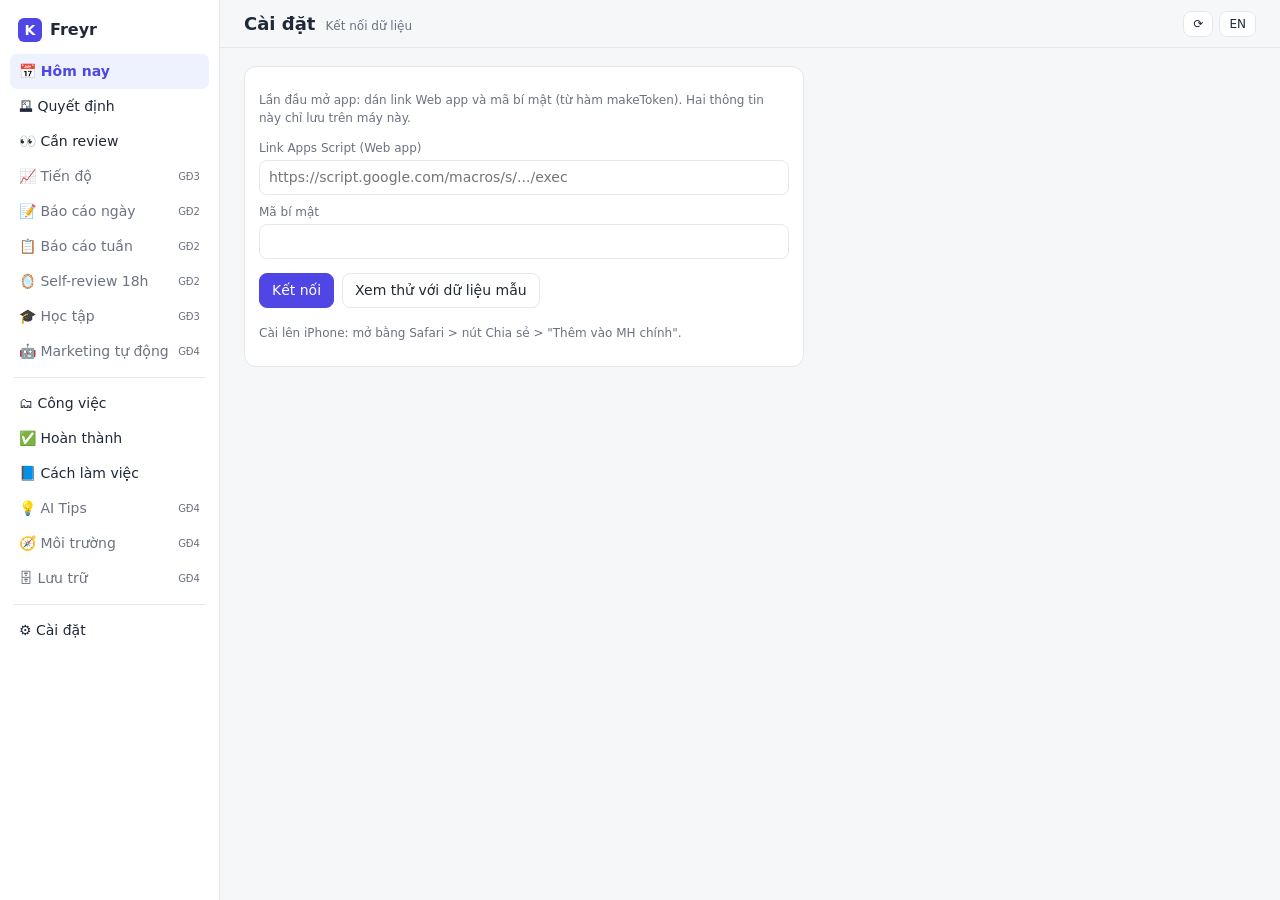
==== index.html @ 7a7c61b4 "Add files via upload" ====
<!doctype html>
<html lang="vi">
<head>
<meta charset="utf-8">
<meta name="viewport" content="width=device-width,initial-scale=1,viewport-fit=cover">
<title>Freyr</title>
<meta http-equiv="Content-Security-Policy" content="default-src 'self'; script-src 'self' 'unsafe-inline'; style-src 'self' 'unsafe-inline'; img-src 'self' data:; connect-src 'self' https://script.google.com https://script.googleusercontent.com; base-uri 'none'; form-action 'none'; object-src 'none'">
<meta name="theme-color" content="#4f46e5">
<meta name="apple-mobile-web-app-capable" content="yes">
<meta name="mobile-web-app-capable" content="yes">
<meta name="apple-mobile-web-app-status-bar-style" content="default">
<meta name="apple-mobile-web-app-title" content="Freyr">
<link rel="manifest" href="manifest.webmanifest">
<link rel="apple-touch-icon" href="icons/apple-touch-icon.png">
<link rel="icon" href="icons/icon-192.png">
<link rel="stylesheet" href="app.css">
</head>
<body>
<div id="app">
  <aside id="nav"></aside>
  <div id="scrim" onclick="UI.closeNav()"></div>
  <div id="main">
    <header id="top">
      <button id="menuBtn" onclick="UI.openNav()" aria-label="Menu">☰</button>
      <div class="ttl"><h1 id="pageTitle"></h1><span id="pageSub" class="mut"></span></div>
      <div class="right">
        <span id="syncState" class="mut"></span>
        <button class="btn sm" onclick="App.refresh(true)" id="syncBtn">⟳</button>
        <button class="btn sm" onclick="App.toggleLang()" id="langBtn">EN</button>
      </div>
    </header>
    <main id="view"></main>
  </div>
</div>
<div id="toast"></div>
<script src="app.js"></script>
</body>
</html>
---- app.css ----
:root{--bg:#f6f7f9;--card:#fff;--line:#e5e7eb;--txt:#1f2937;--mut:#6b7280;--acc:#4f46e5;--accs:#eef2ff;--ok:#15803d;--oks:#dcfce7;--warn:#b45309;--warns:#fef3c7;--red:#b91c1c;--reds:#fee2e2;--soft:#f9fafb;
--isolution:#2563eb;--own:#9333ea;--study:#0d9488;--life:#9ca3af}
@media (prefers-color-scheme:dark){:root{--bg:#0f1115;--card:#171a21;--line:#2a2f3a;--txt:#e5e7eb;--mut:#9aa3b2;--acc:#818cf8;--accs:#23264a;--ok:#4ade80;--oks:#14331f;--warn:#fbbf24;--warns:#3a2c0b;--red:#f87171;--reds:#3b1414;--soft:#1c2029}}
*{box-sizing:border-box}
html,body{margin:0;background:var(--bg);color:var(--txt);font:14px/1.5 -apple-system,system-ui,"Segoe UI",Roboto,Arial,sans-serif;-webkit-text-size-adjust:100%}
a{color:var(--acc)}
button,input,select,textarea{font:inherit;color:inherit}
#app{display:flex;min-height:100vh}
/* nav */
#nav{width:220px;flex-shrink:0;background:var(--card);border-right:1px solid var(--line);padding:14px 10px calc(14px + env(safe-area-inset-bottom));position:sticky;top:0;height:100vh;overflow-y:auto}
#nav .logo{font-weight:700;font-size:16px;padding:calc(4px + env(safe-area-inset-top)) 8px 12px;display:flex;gap:8px;align-items:center}
#nav .logo i{width:24px;height:24px;border-radius:6px;background:var(--acc);display:inline-flex;align-items:center;justify-content:center;color:#fff;font-style:normal;font-size:14px;font-weight:800}
#nav a{display:flex;align-items:center;justify-content:space-between;padding:7px 9px;border-radius:7px;color:var(--txt);text-decoration:none;gap:6px}
#nav a:hover{background:var(--soft)}
#nav a.on{background:var(--accs);color:var(--acc);font-weight:600}
#nav a.off{color:var(--mut);pointer-events:none}
#nav a b{font-size:11px;background:var(--acc);color:#fff;border-radius:99px;padding:0 7px;font-weight:600}
#nav a small{font-size:10px;color:var(--mut)}
#nav hr{border:0;border-top:1px solid var(--line);margin:8px 4px}
#main{flex:1;min-width:0;display:flex;flex-direction:column}
#top{position:sticky;top:0;z-index:5;background:color-mix(in srgb,var(--bg) 92%,transparent);backdrop-filter:blur(8px);display:flex;align-items:center;gap:10px;padding:calc(10px + env(safe-area-inset-top)) 24px 10px;border-bottom:1px solid var(--line)}
#top h1{font-size:18px;margin:0}
#top .ttl{flex:1;min-width:0;display:flex;align-items:baseline;gap:10px;flex-wrap:wrap}
#top .right{display:flex;gap:6px;align-items:center}
#menuBtn{display:none;border:0;background:none;font-size:22px;padding:0 4px;cursor:pointer}
#view{padding:18px 24px calc(40px + env(safe-area-inset-bottom));max-width:1100px;width:100%}
#scrim{display:none}
.mut{color:var(--mut);font-size:12px}
/* parts */
.card{background:var(--card);border:1px solid var(--line);border-radius:12px}
.pad{padding:12px 14px}
.grid4{display:grid;grid-template-columns:repeat(4,minmax(0,1fr));gap:10px}
.kpi .v{font-size:22px;font-weight:700;line-height:1.2}
.kpi .l{font-size:12px;color:var(--mut)}
.split{display:grid;grid-template-columns:minmax(0,1.7fr) minmax(0,1fr);gap:14px;margin-top:14px;align-items:start}
.sec{font-size:14px;font-weight:700;margin:0 0 8px;display:flex;justify-content:space-between;align-items:center;gap:8px}
.btn{border:1px solid var(--line);background:var(--card);border-radius:8px;padding:6px 12px;cursor:pointer;white-space:nowrap}
.btn:hover{border-color:var(--acc)}
.btn.p{background:var(--acc);border-color:var(--acc);color:#fff}
.btn.sm{padding:3px 9px;font-size:12px}
.btn.ghost{border-color:transparent;background:none}
.pill{display:inline-block;padding:1px 9px;border-radius:99px;font-size:11px;font-weight:600;white-space:nowrap;cursor:pointer;user-select:none}
.st-done{background:var(--oks);color:var(--ok)}.st-doing{background:var(--warns);color:var(--warn)}.st-todo{background:var(--soft);color:var(--mut);border:1px solid var(--line)}.st-skip{background:var(--soft);color:var(--mut);text-decoration:line-through}
.late{background:var(--reds);color:var(--red)}
.rec{background:var(--accs);color:var(--acc)}
/* task rows */
.tasks{list-style:none;margin:0;padding:0}
.task{display:grid;grid-template-columns:52px minmax(0,1fr) auto;gap:10px;padding:9px 12px;border-bottom:1px solid var(--line);align-items:start;border-left:3px solid var(--life)}
.task:last-child{border-bottom:0}
.task.a-isolution{border-left-color:var(--isolution)}.task.a-own{border-left-color:var(--own)}.task.a-study{border-left-color:var(--study)}.task.a-life{border-left-color:var(--life)}
.task.now{background:var(--accs)}
.task.is-done .tt{color:var(--mut);text-decoration:line-through}
.task .tm{font-variant-numeric:tabular-nums;color:var(--mut);font-size:13px;padding-top:1px}
.task .tt{cursor:pointer}
.task .meta{font-size:12px;color:var(--mut);display:flex;gap:8px;flex-wrap:wrap;margin-top:2px}
.task .side{display:flex;flex-direction:column;align-items:flex-end;gap:4px}
.bar{height:7px;background:var(--soft);border:1px solid var(--line);border-radius:99px;overflow:hidden;display:flex}
.bar i{display:block;height:100%}
.star{color:#d97706}
.task.is-star{background:color-mix(in srgb,#f59e0b 7%,var(--card))}
.area-dot{display:inline-block;width:8px;height:8px;border-radius:50%;margin-right:4px;vertical-align:middle}
/* forms */
.form{display:grid;grid-template-columns:minmax(0,1fr) 80px 120px 100px auto;gap:8px;padding:10px 12px;border-bottom:1px solid var(--line);background:var(--soft);border-radius:12px 12px 0 0}
input,select,textarea{border:1px solid var(--line);background:var(--card);border-radius:8px;padding:6px 9px;width:100%;min-width:0}
textarea{min-height:64px;resize:vertical}
label.f{display:block;font-size:12px;color:var(--mut);margin:8px 0 3px}
/* decisions */
.dec{margin-bottom:14px}
.opt{display:block;border:1px solid var(--line);border-radius:10px;padding:9px 12px;margin:7px 0;cursor:pointer;background:var(--card)}
.opt.sel{border-color:var(--acc);box-shadow:0 0 0 1px var(--acc)}
.opt.is-rec{background:color-mix(in srgb,var(--accs) 55%,var(--card))}
.opt input{width:auto;margin-right:6px}
.opt .d{font-size:12.5px;color:var(--mut);margin-top:3px}
.opt .d b{color:var(--txt);font-weight:600}
details{margin-top:6px}summary{cursor:pointer;color:var(--mut);font-size:12.5px}
.chosen{border-left:3px solid var(--ok);padding-left:10px}
/* lists */
.row{display:flex;justify-content:space-between;gap:10px;padding:10px 12px;border-bottom:1px solid var(--line);align-items:center}
.row:last-child{border-bottom:0}
.empty{padding:22px;text-align:center;color:var(--mut)}
.group-h{font-size:12px;font-weight:700;color:var(--mut);text-transform:uppercase;letter-spacing:.04em;margin:18px 0 6px}
.rule{padding:10px 14px;border-bottom:1px solid var(--line)}.rule:last-child{border-bottom:0}
.rule b{display:block}.rule div{color:var(--mut);font-size:13px;white-space:pre-wrap}
.chips{display:flex;gap:6px;flex-wrap:wrap;margin-bottom:10px}
.chip{border:1px solid var(--line);border-radius:99px;padding:3px 11px;font-size:12px;cursor:pointer;background:var(--card)}
.chip.on{background:var(--accs);border-color:var(--acc);color:var(--acc)}
.banner{background:var(--warns);color:var(--warn);border-radius:10px;padding:8px 12px;margin-bottom:12px;font-size:13px}
#toast{position:fixed;left:50%;bottom:calc(20px + env(safe-area-inset-bottom));transform:translateX(-50%);background:#111827;color:#fff;padding:8px 14px;border-radius:10px;font-size:13px;opacity:0;transition:opacity .2s;pointer-events:none;z-index:50}
#toast.on{opacity:1}
/* modal */
.modal{position:fixed;inset:0;background:rgba(0,0,0,.35);display:flex;align-items:flex-end;justify-content:center;z-index:40}
.modal .box{background:var(--card);width:min(520px,100%);border-radius:16px 16px 0 0;padding:16px 16px calc(16px + env(safe-area-inset-bottom));max-height:90vh;overflow:auto}
@media(min-width:761px){.modal{align-items:center}.modal .box{border-radius:16px}}
.two{display:grid;grid-template-columns:1fr 1fr;gap:8px}
.actions{display:flex;gap:8px;justify-content:flex-end;margin-top:14px;flex-wrap:wrap}
/* mobile */
@media(max-width:760px){
  #nav{position:fixed;left:0;top:0;z-index:30;transform:translateX(-105%);transition:transform .2s;box-shadow:0 0 30px rgba(0,0,0,.2)}
  body.nav-open #nav{transform:none}
  body.nav-open #scrim{display:block;position:fixed;inset:0;z-index:20;background:rgba(0,0,0,.3)}
  #menuBtn{display:block}
  #top{padding-left:12px;padding-right:12px}
  #top h1{font-size:17px}
  #pageSub{display:none}
  #view{padding:12px 12px calc(40px + env(safe-area-inset-bottom))}
  .grid4{grid-template-columns:repeat(2,minmax(0,1fr))}
  .split{grid-template-columns:minmax(0,1fr)}
  .split > .side-col{order:-1}
  .form{grid-template-columns:repeat(2,minmax(0,1fr))}
  .form input[name=title]{grid-column:1/-1}
  .task{grid-template-columns:44px minmax(0,1fr) auto;padding:9px 10px}
  #syncState{display:none}
  .kpi .v{font-size:19px}
  input,select,textarea{font-size:16px} /* iOS không tự phóng to khi gõ */
}
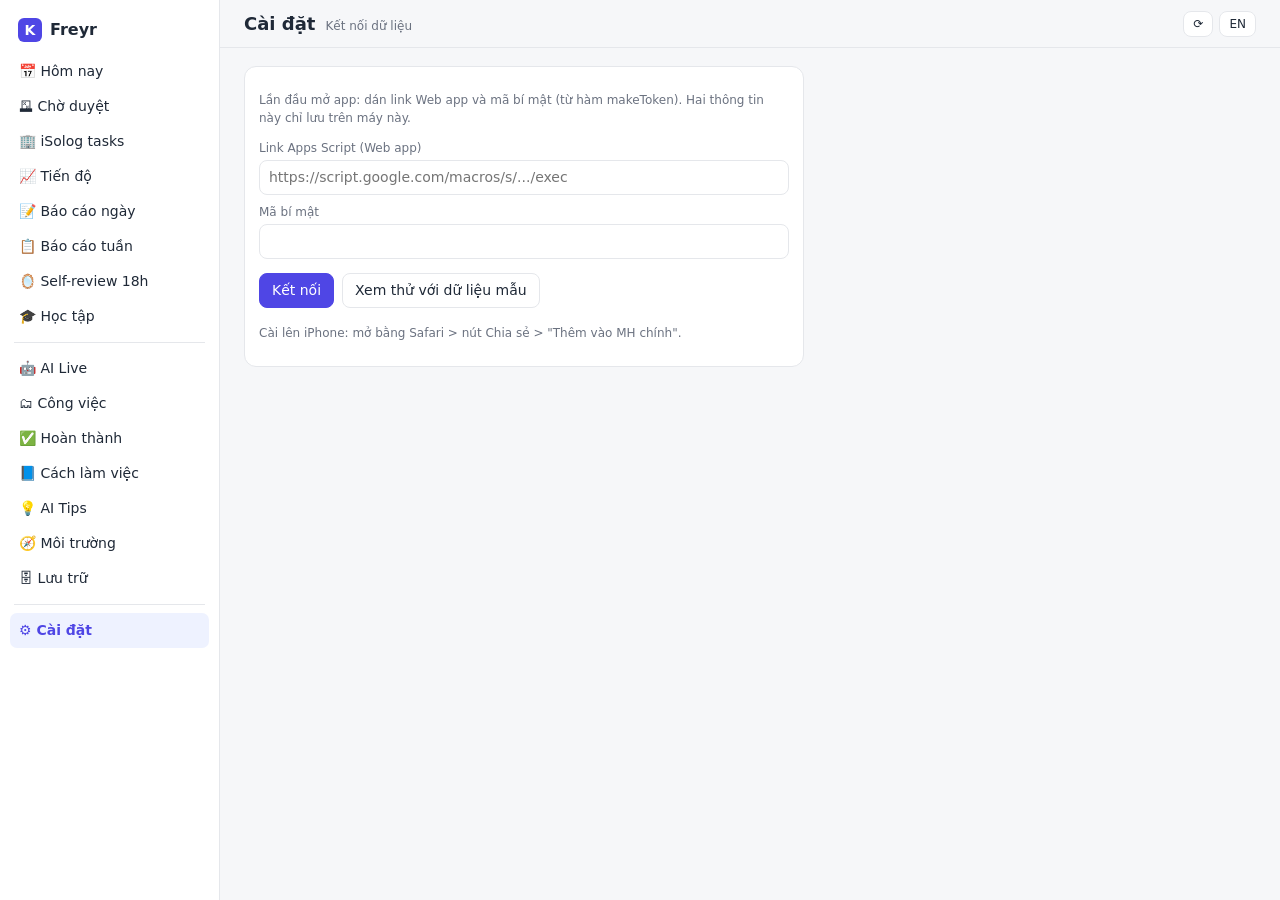
==== commit 3e46b754: "Add AI Live workflow, architecture and participants views" ====
--- a/index.html
+++ b/index.html
@@ -4,7 +4,7 @@
 <meta charset="utf-8">
 <meta name="viewport" content="width=device-width,initial-scale=1,viewport-fit=cover">
 <title>Freyr</title>
-<meta http-equiv="Content-Security-Policy" content="default-src 'self'; script-src 'self' 'unsafe-inline'; style-src 'self' 'unsafe-inline'; img-src 'self' data:; connect-src 'self' https://script.google.com https://script.googleusercontent.com; base-uri 'none'; form-action 'none'; object-src 'none'">
+<meta http-equiv="Content-Security-Policy" content="default-src 'self'; script-src 'self' 'unsafe-inline'; style-src 'self' 'unsafe-inline'; img-src 'self' data:; connect-src 'self' https://script.google.com https://script.googleusercontent.com; frame-src http://127.0.0.1:8877; base-uri 'none'; form-action 'none'; object-src 'none'">
 <meta name="theme-color" content="#4f46e5">
 <meta name="apple-mobile-web-app-capable" content="yes">
 <meta name="mobile-web-app-capable" content="yes">
@@ -33,6 +33,7 @@
   </div>
 </div>
 <div id="toast"></div>
+<script src="ai-live.js"></script>
 <script src="app.js"></script>
 </body>
 </html>
--- a/app.css
+++ b/app.css
@@ -60,7 +60,7 @@
 .task.is-star{background:color-mix(in srgb,#f59e0b 7%,var(--card))}
 .area-dot{display:inline-block;width:8px;height:8px;border-radius:50%;margin-right:4px;vertical-align:middle}
 /* forms */
-.form{display:grid;grid-template-columns:minmax(0,1fr) 80px 120px 100px auto;gap:8px;padding:10px 12px;border-bottom:1px solid var(--line);background:var(--soft);border-radius:12px 12px 0 0}
+.form{display:grid;grid-template-columns:minmax(0,1fr) 140px 100px 70px 120px 90px auto;gap:8px;padding:10px 12px;border-bottom:1px solid var(--line);background:var(--soft);border-radius:12px 12px 0 0}
 input,select,textarea{border:1px solid var(--line);background:var(--card);border-radius:8px;padding:6px 9px;width:100%;min-width:0}
 textarea{min-height:64px;resize:vertical}
 label.f{display:block;font-size:12px;color:var(--mut);margin:8px 0 3px}
@@ -93,6 +93,34 @@
 @media(min-width:761px){.modal{align-items:center}.modal .box{border-radius:16px}}
 .two{display:grid;grid-template-columns:1fr 1fr;gap:8px}
 .actions{display:flex;gap:8px;justify-content:flex-end;margin-top:14px;flex-wrap:wrap}
+/* thẻ chờ duyệt */
+#nav a b.warn{background:var(--red)}
+.pills{display:flex;gap:5px;flex-wrap:wrap;margin:5px 0}
+.pills .pill{cursor:default}
+.tier-T1{background:var(--oks);color:var(--ok)}.tier-T3{background:var(--accs);color:var(--acc)}.tier-PC{background:var(--warns);color:var(--warn)}
+.ex-done{background:var(--oks);color:var(--ok)}.ex-pending,.ex-waiting_claude,.ex-waiting_pc{background:var(--warns);color:var(--warn)}.ex-failed,.ex-blocked{background:var(--reds);color:var(--red)}
+.sbar{display:grid;grid-template-columns:110px minmax(0,1fr);gap:4px 10px;margin:8px 0;font-size:13px}
+.sbar dt{color:var(--mut);font-weight:600}.sbar dd{margin:0;white-space:pre-wrap}
+.gloss{margin:6px 0 0;padding-left:18px;font-size:13px}.gloss li{margin:4px 0}
+.qa{border-top:1px dashed var(--line);margin-top:8px;padding-top:6px;font-size:13px}
+.ans{background:var(--accs);border-radius:8px;padding:6px 10px;margin-top:4px;font-size:13px}
+.askbox{margin-top:10px}
+/* báo cáo, biểu đồ */
+.reptxt{white-space:pre-wrap;font:13px/1.55 inherit;font-family:inherit;margin:0;background:var(--soft);border:1px solid var(--line);border-radius:8px;padding:10px 12px}
+.rep{margin-bottom:10px}.rep summary{list-style:none;cursor:pointer;margin:0}.rep summary::-webkit-details-marker{display:none}
+.chart{width:100%;height:auto;max-height:250px;display:block;margin-top:6px}
+.chart .grid{stroke:var(--line);stroke-width:1}
+.chart .ax{fill:var(--mut);font-size:11px}
+.chart .val{fill:var(--txt);font-size:11px;font-weight:600}
+.chart rect:hover{opacity:.8}
+.legend{display:flex;gap:14px;flex-wrap:wrap;font-size:12px;color:var(--mut)}
+.legend i{display:inline-block;width:10px;height:10px;border-radius:3px;margin-right:5px;vertical-align:-1px}
+.tbl{border-collapse:collapse;font-size:12.5px;margin-top:6px;min-width:100%}.tbl td,.tbl th{border-bottom:1px solid var(--line);padding:4px 8px;text-align:right;white-space:nowrap}.tbl td:first-child,.tbl th:first-child{text-align:left}
+.inslist{list-style:none;margin:0;padding:0}.ins{padding:8px 0;border-bottom:1px solid var(--line)}.ins:last-child{border-bottom:0}
+.grid3{display:grid;grid-template-columns:repeat(3,minmax(0,1fr));gap:10px}
+.exrow{margin-bottom:6px}
+.form.iso{grid-template-columns:minmax(0,1fr) 150px 190px 70px 90px auto}
+.form.arch{grid-template-columns:minmax(0,1fr) auto}
 /* mobile */
 @media(max-width:760px){
   #nav{position:fixed;left:0;top:0;z-index:30;transform:translateX(-105%);transition:transform .2s;box-shadow:0 0 30px rgba(0,0,0,.2)}
@@ -108,8 +136,19 @@
   .split > .side-col{order:-1}
   .form{grid-template-columns:repeat(2,minmax(0,1fr))}
   .form input[name=title]{grid-column:1/-1}
+  .form.iso{grid-template-columns:repeat(2,minmax(0,1fr))}
+  .form.arch{grid-template-columns:minmax(0,1fr) auto}
+  .form.arch input[name=q]{grid-column:auto}
+  .grid3{grid-template-columns:minmax(0,1fr)}
+  .sbar{grid-template-columns:minmax(0,1fr)}.sbar dd{margin-bottom:4px}
   .task{grid-template-columns:44px minmax(0,1fr) auto;padding:9px 10px}
   #syncState{display:none}
   .kpi .v{font-size:19px}
   input,select,textarea{font-size:16px} /* iOS không tự phóng to khi gõ */
 }
+.task .meta.pre{white-space:pre-wrap;display:block}
+
+/* Read-only AI live module; all content is served from localhost. */
+.ai-live-intro{display:flex;justify-content:space-between;align-items:center;gap:12px;margin-bottom:12px}.ai-live-intro h2{font-size:18px;margin:0}.ai-live-pair{margin-bottom:12px}.ai-live-connect{display:flex;gap:8px;max-width:700px}.ai-live-connect input{flex:1}.ai-live-actions{display:flex;gap:10px;flex-wrap:wrap;align-items:center;margin:12px 0}.ai-live-actions a{text-decoration:none}#aiLiveFrame{width:100%;height:1100px;border:1px solid var(--line);border-radius:12px;background:#0b1020}@media(max-width:600px){.ai-live-intro{align-items:flex-start;flex-direction:column}.ai-live-connect{flex-direction:column}#aiLiveFrame{height:1400px}}
+
+.ai-native-tabs{display:flex;flex-wrap:wrap;gap:8px;margin-top:12px}.ai-public-section{margin-top:18px}.ai-public-section .sequence,.ai-public-section .participants{display:grid;gap:12px}.ai-public-section .participants{grid-template-columns:repeat(2,minmax(0,1fr))}.ai-public-section article{background:var(--card);border:1px solid var(--line);border-radius:12px;padding:16px}.ai-public-section .sequence article{border-left:3px solid var(--acc)}.ai-public-section p{color:var(--mut)}.ai-public-section h2{font-size:18px}.ai-public-section h3{font-size:15px}.ai-public-section code{color:var(--acc);overflow-wrap:anywhere}.ai-public-section .architecture{text-align:center;max-width:800px;margin:16px auto}.ai-public-section .arrow{display:block;color:var(--acc);padding:14px}.ai-public-section .mini-grid{display:grid;grid-template-columns:repeat(3,1fr);gap:8px}.ai-public-section .mini-grid>div{border:1px solid var(--line);border-radius:8px;padding:12px}.ai-public-section .notice{background:var(--warns);color:var(--warn);padding:12px;border-radius:10px;margin-top:14px}.ai-public-section .eyebrow{font-size:10px;letter-spacing:1px;color:var(--acc)}@media(max-width:600px){.ai-public-section .participants,.ai-public-section .mini-grid{grid-template-columns:1fr}}
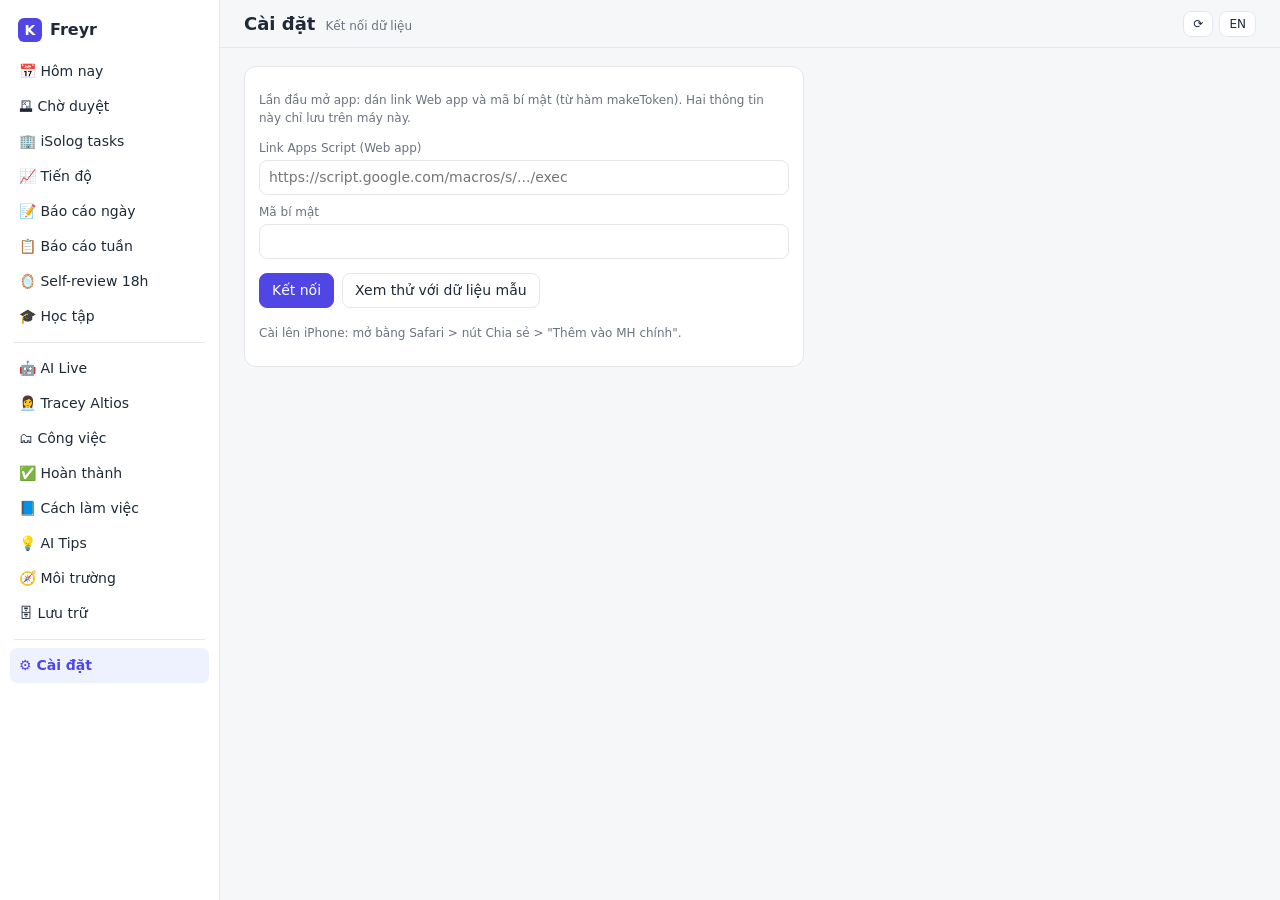
==== commit 24aa3bdb: "Add Tracey Altios module: monthly work calendar, reminders, ad-hoc log, monthly report Co-Authored-B" ====
--- a/index.html
+++ b/index.html
@@ -34,6 +34,7 @@
 </div>
 <div id="toast"></div>
 <script src="ai-live.js"></script>
+<script src="tracey/tracey.js"></script>
 <script src="app.js"></script>
 </body>
 </html>
--- a/app.css
+++ b/app.css
@@ -152,3 +152,5 @@
 .ai-live-intro{display:flex;justify-content:space-between;align-items:center;gap:12px;margin-bottom:12px}.ai-live-intro h2{font-size:18px;margin:0}.ai-live-pair{margin-bottom:12px}.ai-live-connect{display:flex;gap:8px;max-width:700px}.ai-live-connect input{flex:1}.ai-live-actions{display:flex;gap:10px;flex-wrap:wrap;align-items:center;margin:12px 0}.ai-live-actions a{text-decoration:none}#aiLiveFrame{width:100%;height:1100px;border:1px solid var(--line);border-radius:12px;background:#0b1020}@media(max-width:600px){.ai-live-intro{align-items:flex-start;flex-direction:column}.ai-live-connect{flex-direction:column}#aiLiveFrame{height:1400px}}
 
 .ai-native-tabs{display:flex;flex-wrap:wrap;gap:8px;margin-top:12px}.ai-public-section{margin-top:18px}.ai-public-section .sequence,.ai-public-section .participants{display:grid;gap:12px}.ai-public-section .participants{grid-template-columns:repeat(2,minmax(0,1fr))}.ai-public-section article{background:var(--card);border:1px solid var(--line);border-radius:12px;padding:16px}.ai-public-section .sequence article{border-left:3px solid var(--acc)}.ai-public-section p{color:var(--mut)}.ai-public-section h2{font-size:18px}.ai-public-section h3{font-size:15px}.ai-public-section code{color:var(--acc);overflow-wrap:anywhere}.ai-public-section .architecture{text-align:center;max-width:800px;margin:16px auto}.ai-public-section .arrow{display:block;color:var(--acc);padding:14px}.ai-public-section .mini-grid{display:grid;grid-template-columns:repeat(3,1fr);gap:8px}.ai-public-section .mini-grid>div{border:1px solid var(--line);border-radius:8px;padding:12px}.ai-public-section .notice{background:var(--warns);color:var(--warn);padding:12px;border-radius:10px;margin-top:14px}.ai-public-section .eyebrow{font-size:10px;letter-spacing:1px;color:var(--acc)}@media(max-width:600px){.ai-public-section .participants,.ai-public-section .mini-grid{grid-template-columns:1fr}}
+
+.ai-cloud-contents{display:grid;grid-template-columns:repeat(2,minmax(0,1fr));gap:16px}.ai-cloud-text{white-space:pre-wrap;overflow-wrap:anywhere;font:13px/1.65 ui-monospace,monospace;max-height:480px;overflow:auto}.ai-cloud-stages{display:grid;grid-template-columns:repeat(4,minmax(0,1fr));gap:8px}.ai-cloud-stage{padding:12px;border:1px solid var(--line,#ddd);border-radius:10px}.ai-cloud-stage.current{background:#e0e7ff;color:#3730a3}.ai-cloud-stage.complete{color:#15803d}#aiCloudKey{width:min(100%,420px);padding:12px;margin:12px 8px 12px 0}@media(max-width:700px){.ai-cloud-contents{grid-template-columns:1fr}.ai-cloud-stages{grid-template-columns:repeat(2,minmax(0,1fr))}}
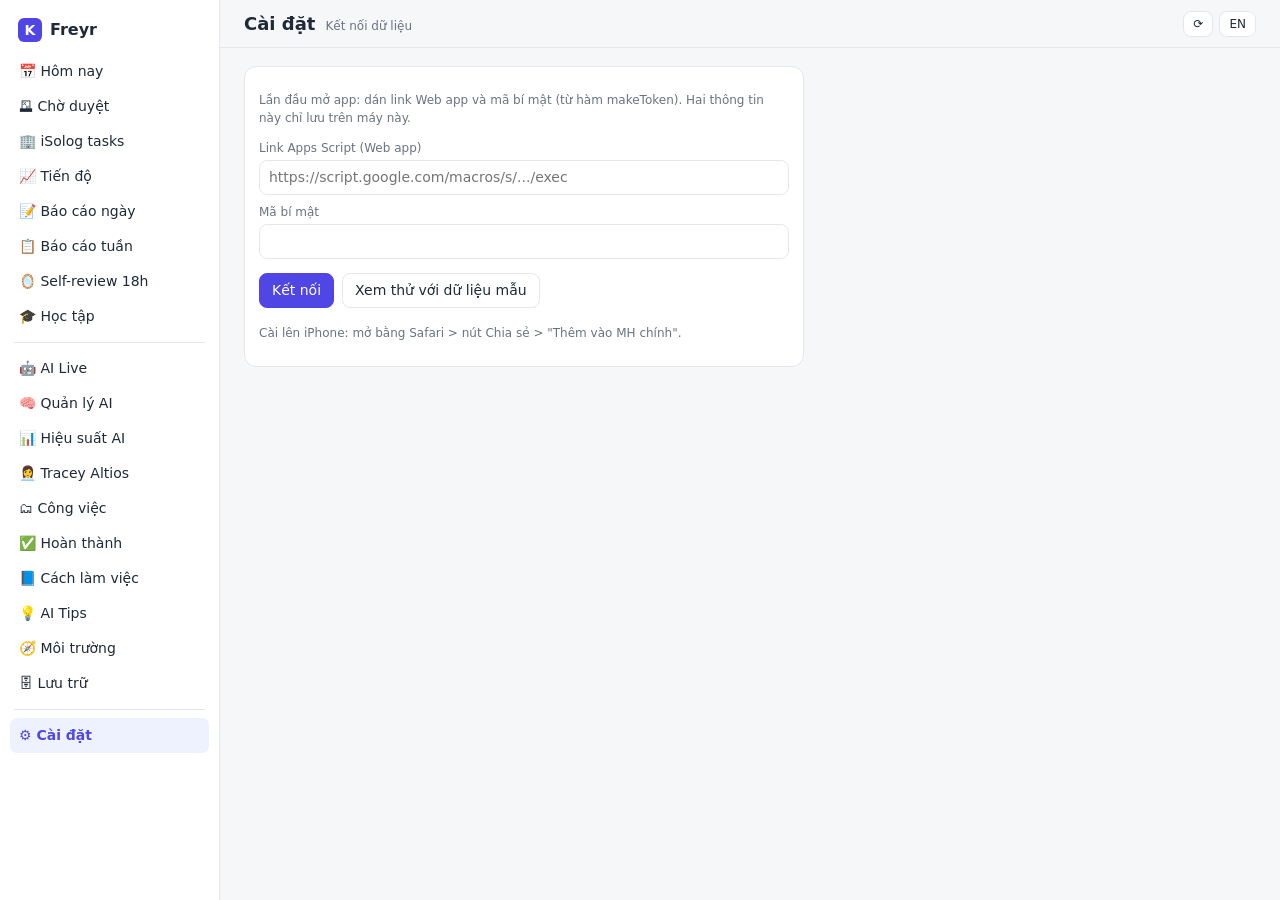
==== commit 8dbe28d2: "Freyr: trang Hieu suat AI" ====
--- a/index.html
+++ b/index.html
@@ -35,6 +35,7 @@
 <div id="toast"></div>
 <script src="ai-live.js"></script>
 <script src="tracey/tracey.js"></script>
+<script src="perf.js"></script>
 <script src="app.js"></script>
 </body>
 </html>
--- a/app.css
+++ b/app.css
@@ -154,3 +154,41 @@
 .ai-native-tabs{display:flex;flex-wrap:wrap;gap:8px;margin-top:12px}.ai-public-section{margin-top:18px}.ai-public-section .sequence,.ai-public-section .participants{display:grid;gap:12px}.ai-public-section .participants{grid-template-columns:repeat(2,minmax(0,1fr))}.ai-public-section article{background:var(--card);border:1px solid var(--line);border-radius:12px;padding:16px}.ai-public-section .sequence article{border-left:3px solid var(--acc)}.ai-public-section p{color:var(--mut)}.ai-public-section h2{font-size:18px}.ai-public-section h3{font-size:15px}.ai-public-section code{color:var(--acc);overflow-wrap:anywhere}.ai-public-section .architecture{text-align:center;max-width:800px;margin:16px auto}.ai-public-section .arrow{display:block;color:var(--acc);padding:14px}.ai-public-section .mini-grid{display:grid;grid-template-columns:repeat(3,1fr);gap:8px}.ai-public-section .mini-grid>div{border:1px solid var(--line);border-radius:8px;padding:12px}.ai-public-section .notice{background:var(--warns);color:var(--warn);padding:12px;border-radius:10px;margin-top:14px}.ai-public-section .eyebrow{font-size:10px;letter-spacing:1px;color:var(--acc)}@media(max-width:600px){.ai-public-section .participants,.ai-public-section .mini-grid{grid-template-columns:1fr}}
 
 .ai-cloud-contents{display:grid;grid-template-columns:repeat(2,minmax(0,1fr));gap:16px}.ai-cloud-text{white-space:pre-wrap;overflow-wrap:anywhere;font:13px/1.65 ui-monospace,monospace;max-height:480px;overflow:auto}.ai-cloud-stages{display:grid;grid-template-columns:repeat(4,minmax(0,1fr));gap:8px}.ai-cloud-stage{padding:12px;border:1px solid var(--line,#ddd);border-radius:10px}.ai-cloud-stage.current{background:#e0e7ff;color:#3730a3}.ai-cloud-stage.complete{color:#15803d}#aiCloudKey{width:min(100%,420px);padding:12px;margin:12px 8px 12px 0}@media(max-width:700px){.ai-cloud-contents{grid-template-columns:1fr}.ai-cloud-stages{grid-template-columns:repeat(2,minmax(0,1fr))}}
+
+/* ---- Hiệu suất AI (perf.js) ---- */
+.pf-top{display:flex;justify-content:space-between;align-items:center;gap:10px;flex-wrap:wrap;margin-bottom:12px}
+.pf-range{display:inline-flex;gap:4px;flex-wrap:wrap}
+.pf-grid6{display:grid;grid-template-columns:repeat(6,minmax(0,1fr));gap:10px}
+.pf-kpi .v{font-size:24px}
+.pf-gap{margin-top:14px}
+.pf-two{display:grid;grid-template-columns:repeat(2,minmax(0,1fr));gap:14px}
+.pf-scroll{overflow-x:auto}
+.pf-table{width:100%;border-collapse:collapse;font-size:13px}
+.pf-table th{text-align:left;font-weight:600;color:var(--mut);font-size:12px;padding:6px 8px;border-bottom:1px solid var(--line);white-space:nowrap;background:var(--soft)}
+.pf-table td{padding:6px 8px;border-bottom:1px solid var(--line);vertical-align:top;white-space:nowrap}
+.pf-table td.r,.pf-table th.r{text-align:right}
+.pf-table tr.pf-tool td{background:var(--soft)}
+.pf-table td.pf-model{padding-left:24px}
+.pf-table.small td{white-space:normal}
+.pf-dot{display:inline-block;width:9px;height:9px;border-radius:2px;margin-right:6px}
+.pf-bar{display:inline-block;width:70px;height:7px;border-radius:99px;background:var(--line);vertical-align:middle;overflow:hidden}
+.pf-bar.wide{width:140px}
+.pf-bar i{display:block;height:100%;background:var(--acc)}
+.pf-bar i.hot{background:var(--red)}
+.pf-svg{width:100%;height:auto;display:block}
+.pf-svg .pf-grid{stroke:var(--line);stroke-width:1}
+.pf-svg .pf-ax{fill:var(--mut);font-size:10px}
+.pf-leg{display:flex;gap:12px;flex-wrap:wrap;font-size:12px;color:var(--mut);margin:2px 0 6px}
+.pf-leg i{display:inline-block;width:10px;height:3px;border-radius:2px;margin-right:5px;vertical-align:middle}
+.pf-pill{display:inline-block;padding:1px 9px;border-radius:99px;font-size:11px;font-weight:600;white-space:nowrap}
+.pf-red{background:var(--reds);color:var(--red)}
+.pf-warn{background:var(--warns);color:var(--warn)}
+.pf-ok{background:var(--oks);color:var(--ok)}
+.pf-mut{background:var(--soft);color:var(--mut)}
+.pf-q{display:flex;gap:10px;align-items:center;flex-wrap:wrap;margin:6px 0}
+.pf-q>span:first-child{min-width:110px}
+.pf-act{display:flex;gap:6px;align-items:center;flex-wrap:wrap;justify-content:flex-end}
+.pf-empty{padding:14px;text-align:center}
+.pf-notes{margin-top:14px;line-height:1.6}
+.pf-form textarea,.pf-form input,.pf-form select{width:100%}
+@media (max-width:860px){.pf-grid6{grid-template-columns:repeat(2,minmax(0,1fr))}.pf-two{grid-template-columns:1fr}}
